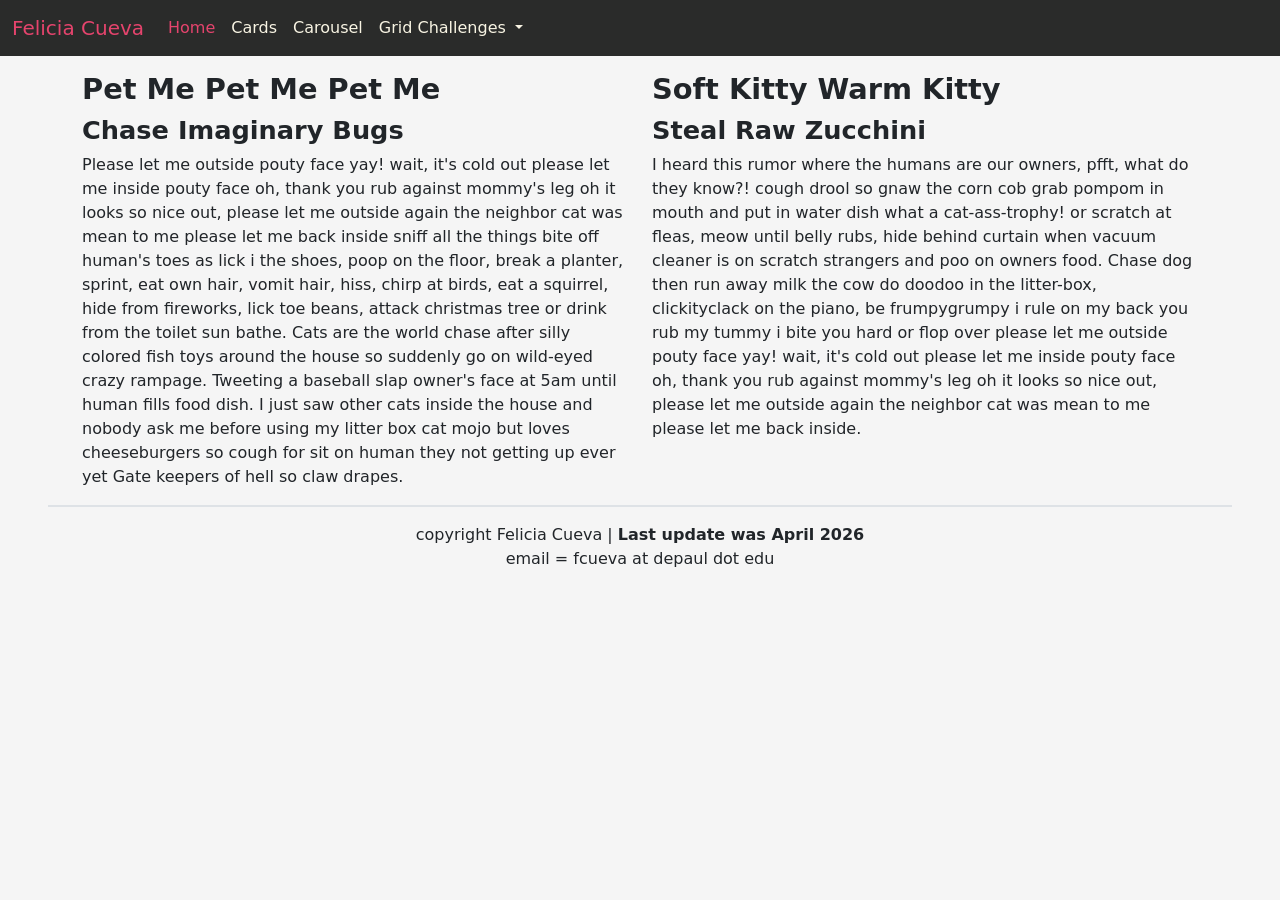
==== index.html @ 6d46b04a "Add files via upload" ====
<!doctype html>
<html lang="en">
  <head>
    <meta charset="utf-8">
    <meta name="viewport" content="width=device-width, initial-scale=1">
    <title>Felicia Bootstrap Homework</title>
    <!--CSS stylesheets-->
    <link href="https://cdn.jsdelivr.net/npm/bootstrap@5.3.8/dist/css/bootstrap.min.css" rel="stylesheet" integrity="sha384-sRIl4kxILFvY47J16cr9ZwB07vP4J8+LH7qKQnuqkuIAvNWLzeN8tE5YBujZqJLB" crossorigin="anonymous">
    <link rel="stylesheet" href = "CSS/homework.css">
    <!--Google Fonts-->
    <link rel="preconnect" href="https://fonts.googleapis.com">
    <link rel="preconnect" href="https://fonts.gstatic.com" crossorigin>
    <link href="https://fonts.googleapis.com/css2?family=Titillium+Web:wght@400;700&display=swap" rel="stylesheet">
    </head>
  <body>
    <nav class="navbar navbar-expand-lg bg-body-tertiary sticky-top">
        <div class="container-fluid">
          <a class="navbar-brand" href="#">Felicia Cueva</a>
          <button class="navbar-toggler" type="button" data-bs-toggle="collapse" data-bs-target="#navbarNavDropdown" aria-controls="navbarNavDropdown" aria-expanded="false" aria-label="Toggle navigation">
            <span class="navbar-toggler-icon"></span>
          </button>
          <div class="collapse navbar-collapse" id="navbarNavDropdown">
            <ul class="navbar-nav">
              <li class="nav-item">
                <a class="nav-link active" aria-current="page" href="#">Home</a>
              </li>
              <li class="nav-item">
                <a class="nav-link" href="Subpages/cards.html">Cards</a>
              </li>
              <li class="nav-item">
                <a class="nav-link" href="Subpages/carousel.html">Carousel</a>
              </li>
              <li class="nav-item dropdown">
                <a class="nav-link dropdown-toggle" href="#" role="button" data-bs-toggle="dropdown" aria-expanded="false">
                  Grid Challenges
                </a>
                <ul class="dropdown-menu">
                  <li><a class="dropdown-item" href="Grid Challenges/Challengeone.html">Grid Challenge 1</a></li>
                  <li><a class="dropdown-item" href="Grid Challenges/Challengetwo.html">Grid Challenge 2</a></li>
                  <li><a class="dropdown-item" href="Grid Challenges/Challengethree.html">Grid Challenge 3</a></li>
                </ul>
              </li>
            </ul>
          </div>
        </div>
      </nav>

      <div class="container">
        <div class = "row pt-3">
            <div class = "col-lg-6 col-md-12">
                <h1>Pet Me Pet Me Pet Me</h1>
                <h2>Chase Imaginary Bugs</h2>
                <p>
                    Please let me outside pouty face yay! wait, it's cold out please let me inside pouty face oh, thank you rub against mommy's leg oh it looks so nice out, please let me outside again the neighbor cat was mean to me please let me back inside sniff all the things bite off human's toes as lick i the shoes, poop on the floor, break a planter, sprint, eat own hair, vomit hair, hiss, chirp at birds, eat a squirrel, hide from fireworks, lick toe beans, attack christmas tree or drink from the toilet sun bathe. Cats are the world chase after silly colored fish toys around the house so suddenly go on wild-eyed crazy rampage. Tweeting a baseball slap owner's face at 5am until human fills food dish. I just saw other cats inside the house and nobody ask me before using my litter box cat mojo but loves cheeseburgers so cough for sit on human they not getting up ever yet Gate keepers of hell so claw drapes.
                </p>
            </div>
            <div class = "col-lg-6 col-md-12">
                <h1>Soft Kitty Warm Kitty</h1>
                <h2>Steal Raw Zucchini</h2>
                <p>
                    I heard this rumor where the humans are our owners, pfft, what do they know?! cough drool so gnaw the corn cob grab pompom in mouth and put in water dish what a cat-ass-trophy! or scratch at fleas, meow until belly rubs, hide behind curtain when vacuum cleaner is on scratch strangers and poo on owners food. Chase dog then run away milk the cow do doodoo in the litter-box, clickityclack on the piano, be frumpygrumpy i rule on my back you rub my tummy i bite you hard or flop over please let me outside pouty face yay! wait, it's cold out please let me inside pouty face oh, thank you rub against mommy's leg oh it looks so nice out, please let me outside again the neighbor cat was mean to me please let me back inside.
                </p>
            </div>
        </div> <!--Close row 1-->
      </div> <!--Close container - lg-->

      <footer class = "footer-cy py-3 mx-5 border-top border-2">
        <p>
            copyright Felicia Cueva | <strong> Last update was April 2026</strong><br> email = fcueva at depaul dot edu
        </p>
      </footer>



    <script src="https://cdn.jsdelivr.net/npm/bootstrap@5.3.8/dist/js/bootstrap.bundle.min.js" integrity="sha384-FKyoEForCGlyvwx9Hj09JcYn3nv7wiPVlz7YYwJrWVcXK/BmnVDxM+D2scQbITxI" crossorigin="anonymous"></script>
  </body>
</html>
---- CSS/homework.css ----
@charset "UTF-8";
/* CSS Document */

html body {
background-color: rgba(245,245,245, 1.00);
}

.blue-col{
    background-color:blue;
    color:white;
}

.orange-col{
    background-color: orange;
    color: white;
}

.pink-col{
    background-color: pink;
    color: white;
}

.titillium-web-regular {
    font-family: "Titillium Web", sans-serif;
    font-weight: 400;
    font-style: normal;
  }
  
  .titillium-web-bold {
    font-family: "Titillium Web", sans-serif;
    font-weight: 700;
    font-style: normal;
  }
  
  .bg-body-tertiary{
    background-color: #2A2B2A !important;
  }

  .nav-link{
    color: #F8F4E3 !important;
  }

  .nav-link:hover{
    color: #E5446D !important;
  }

  .navbar-brand {
    color: #E5446D !important;
  }

  .active {
    color: #E5446D !important;
  }

  .navbar-toggler{
    filter: invert(100);
  }

  h1 {
    font-size: 1.802em;
    font-weight: 700;
  }

  h2 {
    font-size: 1.602em;
    font-weight: 700;
  }

  p {
    font-weight: 400;
  }

  .footer-cy{
    text-align: center;
  }

  .btn-primary{
    background-color: #FF8966;
    border-color: #FF8966;
  }

  .btn-primary:hover{
    background-color: #E5446D;
    border-color:#E5446D;
  }

  .carousel-padding{
    padding-left: 125px;
    padding-right: 125px;
    color:black;
  }

  .carousel-control-prev-icon,
  .carousel-control-next-icon {
    background-color: #E5446D;
  }
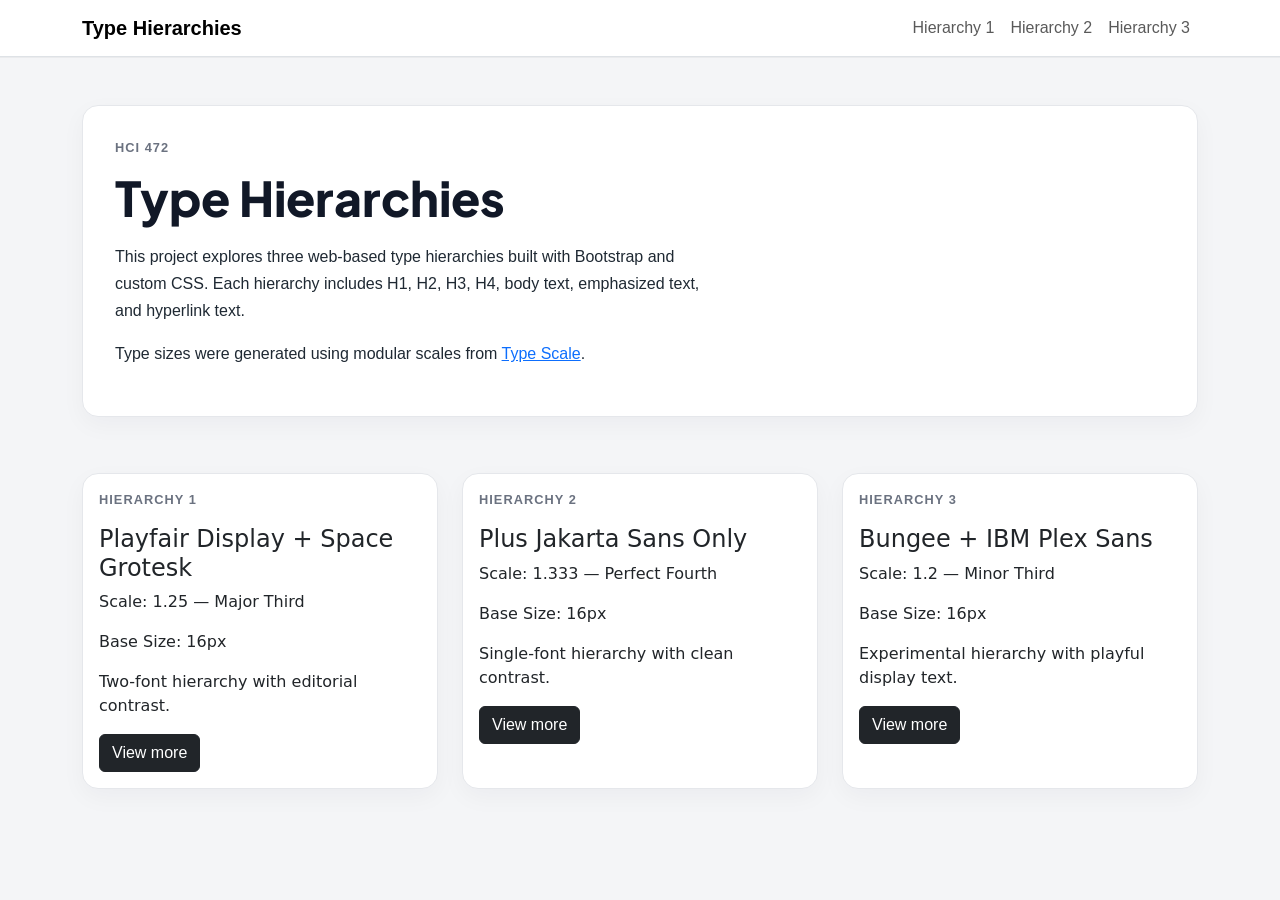
==== commit 460c0402: "Add files via upload" ====
--- a/index.html
+++ b/index.html
@@ -1,77 +1,81 @@
 <!doctype html>
 <html lang="en">
-  <head>
-    <meta charset="utf-8">
-    <meta name="viewport" content="width=device-width, initial-scale=1">
-    <title>Felicia Bootstrap Homework</title>
-    <!--CSS stylesheets-->
-    <link href="https://cdn.jsdelivr.net/npm/bootstrap@5.3.8/dist/css/bootstrap.min.css" rel="stylesheet" integrity="sha384-sRIl4kxILFvY47J16cr9ZwB07vP4J8+LH7qKQnuqkuIAvNWLzeN8tE5YBujZqJLB" crossorigin="anonymous">
-    <link rel="stylesheet" href = "CSS/homework.css">
-    <!--Google Fonts-->
-    <link rel="preconnect" href="https://fonts.googleapis.com">
-    <link rel="preconnect" href="https://fonts.gstatic.com" crossorigin>
-    <link href="https://fonts.googleapis.com/css2?family=Titillium+Web:wght@400;700&display=swap" rel="stylesheet">
-    </head>
-  <body>
-    <nav class="navbar navbar-expand-lg bg-body-tertiary sticky-top">
-        <div class="container-fluid">
-          <a class="navbar-brand" href="#">Felicia Cueva</a>
-          <button class="navbar-toggler" type="button" data-bs-toggle="collapse" data-bs-target="#navbarNavDropdown" aria-controls="navbarNavDropdown" aria-expanded="false" aria-label="Toggle navigation">
-            <span class="navbar-toggler-icon"></span>
-          </button>
-          <div class="collapse navbar-collapse" id="navbarNavDropdown">
-            <ul class="navbar-nav">
-              <li class="nav-item">
-                <a class="nav-link active" aria-current="page" href="#">Home</a>
-              </li>
-              <li class="nav-item">
-                <a class="nav-link" href="Subpages/cards.html">Cards</a>
-              </li>
-              <li class="nav-item">
-                <a class="nav-link" href="Subpages/carousel.html">Carousel</a>
-              </li>
-              <li class="nav-item dropdown">
-                <a class="nav-link dropdown-toggle" href="#" role="button" data-bs-toggle="dropdown" aria-expanded="false">
-                  Grid Challenges
-                </a>
-                <ul class="dropdown-menu">
-                  <li><a class="dropdown-item" href="Grid Challenges/Challengeone.html">Grid Challenge 1</a></li>
-                  <li><a class="dropdown-item" href="Grid Challenges/Challengetwo.html">Grid Challenge 2</a></li>
-                  <li><a class="dropdown-item" href="Grid Challenges/Challengethree.html">Grid Challenge 3</a></li>
-                </ul>
-              </li>
-            </ul>
+<head>
+  <meta charset="UTF-8">
+  <meta name="viewport" content="width=device-width, initial-scale=1.0">
+  <title>Type Hierarchies Homework</title>
+  <link rel="preconnect" href="https://fonts.googleapis.com">
+  <link rel="preconnect" href="https://fonts.gstatic.com" crossorigin>
+  <link href="https://fonts.googleapis.com/css2?family=Bungee&family=IBM+Plex+Sans:ital,wght@0,400;0,500;0,700;1,400&family=Playfair+Display:wght@600;700;800&family=Plus+Jakarta+Sans:wght@400;500;700;800&family=Space+Grotesk:wght@400;500;700&display=swap" rel="stylesheet">
+  <link href="https://cdn.jsdelivr.net/npm/bootstrap@5.3.3/dist/css/bootstrap.min.css" rel="stylesheet">
+  <link rel="stylesheet" href="style.css">
+</head>
+<body class="index-page">
+  <nav class="navbar navbar-expand-lg border-bottom bg-white">
+    <div class="container">
+      <a class="navbar-brand fw-bold" href="index.html">Type Hierarchies</a>
+      <div class="navbar-nav">
+        <a class="nav-link" href="hierarchy1.html">Hierarchy 1</a>
+        <a class="nav-link" href="hierarchy2.html">Hierarchy 2</a>
+        <a class="nav-link" href="hierarchy3.html">Hierarchy 3</a>
+      </div>
+    </div>
+  </nav>
+
+  <main class="container py-5">
+    <div class="intro-panel">
+      <p class="header">HCI 472</p>
+      <h1 class="index-title">Type Hierarchies </h1>
+      <p class="index-copy">
+        This project explores three web-based type hierarchies built with Bootstrap and custom CSS.
+        Each hierarchy includes H1, H2, H3, H4, body text, emphasized text, and hyperlink text.
+      </p>
+      <p class="index-copy">
+        Type sizes were generated using modular scales from
+        <a href="https://type-scale.com/" target="_blank">Type Scale</a>.
+      </p>
+    </div>
+
+    <div class="row g-4 mt-2">
+      <div class="col-md-4">
+        <div class="card hierarchy-card h-100">
+          <div class="card-body">
+            <p class="card-kicker">Hierarchy 1</p>
+            <h2 class="h4">Playfair Display + Space Grotesk</h2>
+            <p>Scale: 1.25 — Major Third</p>
+            <p>Base Size: 16px</p>
+            <p>Two-font hierarchy with editorial contrast.</p>
+            <a href="hierarchy1.html" class="btn btn-dark">View more</a>
           </div>
         </div>
-      </nav>
+      </div>
 
-      <div class="container">
-        <div class = "row pt-3">
-            <div class = "col-lg-6 col-md-12">
-                <h1>Pet Me Pet Me Pet Me</h1>
-                <h2>Chase Imaginary Bugs</h2>
-                <p>
-                    Please let me outside pouty face yay! wait, it's cold out please let me inside pouty face oh, thank you rub against mommy's leg oh it looks so nice out, please let me outside again the neighbor cat was mean to me please let me back inside sniff all the things bite off human's toes as lick i the shoes, poop on the floor, break a planter, sprint, eat own hair, vomit hair, hiss, chirp at birds, eat a squirrel, hide from fireworks, lick toe beans, attack christmas tree or drink from the toilet sun bathe. Cats are the world chase after silly colored fish toys around the house so suddenly go on wild-eyed crazy rampage. Tweeting a baseball slap owner's face at 5am until human fills food dish. I just saw other cats inside the house and nobody ask me before using my litter box cat mojo but loves cheeseburgers so cough for sit on human they not getting up ever yet Gate keepers of hell so claw drapes.
-                </p>
-            </div>
-            <div class = "col-lg-6 col-md-12">
-                <h1>Soft Kitty Warm Kitty</h1>
-                <h2>Steal Raw Zucchini</h2>
-                <p>
-                    I heard this rumor where the humans are our owners, pfft, what do they know?! cough drool so gnaw the corn cob grab pompom in mouth and put in water dish what a cat-ass-trophy! or scratch at fleas, meow until belly rubs, hide behind curtain when vacuum cleaner is on scratch strangers and poo on owners food. Chase dog then run away milk the cow do doodoo in the litter-box, clickityclack on the piano, be frumpygrumpy i rule on my back you rub my tummy i bite you hard or flop over please let me outside pouty face yay! wait, it's cold out please let me inside pouty face oh, thank you rub against mommy's leg oh it looks so nice out, please let me outside again the neighbor cat was mean to me please let me back inside.
-                </p>
-            </div>
-        </div> <!--Close row 1-->
-      </div> <!--Close container - lg-->
+      <div class="col-md-4">
+        <div class="card hierarchy-card h-100">
+          <div class="card-body">
+            <p class="card-kicker">Hierarchy 2</p>
+            <h2 class="h4">Plus Jakarta Sans Only</h2>
+            <p>Scale: 1.333 — Perfect Fourth</p>
+            <p>Base Size: 16px</p>
+            <p>Single-font hierarchy with clean contrast.</p>
+            <a href="hierarchy2.html" class="btn btn-dark">View more</a>
+          </div>
+        </div>
+      </div>
 
-      <footer class = "footer-cy py-3 mx-5 border-top border-2">
-        <p>
-            copyright Felicia Cueva | <strong> Last update was April 2026</strong><br> email = fcueva at depaul dot edu
-        </p>
-      </footer>
-
-
-
-    <script src="https://cdn.jsdelivr.net/npm/bootstrap@5.3.8/dist/js/bootstrap.bundle.min.js" integrity="sha384-FKyoEForCGlyvwx9Hj09JcYn3nv7wiPVlz7YYwJrWVcXK/BmnVDxM+D2scQbITxI" crossorigin="anonymous"></script>
-  </body>
+      <div class="col-md-4">
+        <div class="card hierarchy-card h-100">
+          <div class="card-body">
+            <p class="card-kicker">Hierarchy 3</p>
+            <h2 class="h4">Bungee + IBM Plex Sans</h2>
+            <p>Scale: 1.2 — Minor Third</p>
+            <p>Base Size: 16px</p>
+            <p>Experimental hierarchy with playful display text.</p>
+            <a href="hierarchy3.html" class="btn btn-dark">View more</a>
+          </div>
+        </div>
+      </div>
+    </div>
+  </main>
+</body>
 </html>
--- a/style.css
+++ b/style.css
@@ -0,0 +1,332 @@
+body {
+    margin: 0;
+    background: #f4f5f7;
+    color: #1f2933;
+  }
+  
+  .index-page,
+  .hierarchy-one,
+  .hierarchy-two,
+  .hierarchy-three {
+    min-height: 100vh;
+  }
+  
+  /* shared ui */
+  .navbar-brand,
+  .nav-link,
+  .btn,
+  .meta,
+  .label,
+  .spec,
+  .header,
+  .card-kicker {
+    font-family: Arial, sans-serif;
+  }
+  
+  .navbar {
+    box-shadow: 0 1px 0 rgba(0, 0, 0, 0.04);
+  }
+  
+  .hierarchy-layout {
+    max-width: 880px;
+  }
+  
+  .page-header-block,
+  .intro-panel {
+    background: #ffffff;
+    border: 1px solid #e5e7eb;
+    border-radius: 16px;
+    padding: 2rem;
+    margin-bottom: 2rem;
+    box-shadow: 0 8px 24px rgba(15, 23, 42, 0.04);
+  }
+  
+  .intro-panel {
+    margin-bottom: 2rem;
+  }
+  
+  .header {
+    font-size: 0.8rem;
+    font-weight: 700;
+    letter-spacing: 0.08em;
+    text-transform: uppercase;
+    color: #6b7280;
+    margin-bottom: 0.75rem;
+  }
+  
+  .page-title {
+    font-size: 2.5rem;
+    margin-bottom: 1rem;
+    color: #111827;
+  }
+  
+  .index-title {
+    font-family: "Plus Jakarta Sans", sans-serif;
+    font-size: 3rem;
+    font-weight: 800;
+    margin-bottom: 1rem;
+    color: #111827;
+  }
+  
+  .index-copy {
+    font-family: Arial, sans-serif;
+    font-size: 1rem;
+    line-height: 1.7;
+    max-width: 68ch;
+  }
+  
+  .meta {
+    margin-bottom: 0.35rem;
+    color: #4b5563;
+  }
+  
+  .hierarchy-card {
+    border: 1px solid #e5e7eb;
+    border-radius: 16px;
+    box-shadow: 0 8px 24px rgba(15, 23, 42, 0.04);
+  }
+  
+  .card-kicker {
+    font-size: 0.8rem;
+    font-weight: 700;
+    text-transform: uppercase;
+    letter-spacing: 0.08em;
+    color: #6b7280;
+  }
+  
+  .spec-block {
+    background: #ffffff;
+    border: 1px solid #e5e7eb;
+    border-radius: 16px;
+    padding: 1.75rem;
+    margin-top: 1.5rem;
+    box-shadow: 0 8px 24px rgba(15, 23, 42, 0.04);
+  }
+  
+  .label {
+    font-weight: 700;
+    margin-bottom: 1rem;
+    color: #111827;
+  }
+  
+  .spec {
+    margin-bottom: 0.2rem;
+    color: #4b5563;
+    font-size: 0.95rem;
+  }
+  
+  .body-sample,
+  .emphasis-sample,
+  .link-sample {
+    max-width: 68ch;
+  }
+  
+  .body-sample {
+    margin-bottom: 1rem;
+  }
+  
+  .link-sample {
+    text-decoration: underline;
+  }
+  
+  /* hierarchy 1 */
+  .hierarchy-one .page-title,
+  .hierarchy-one .h1-sample,
+  .hierarchy-one .h2-sample,
+  .hierarchy-one .h3-sample,
+  .hierarchy-one .h4-sample {
+    font-family: "Playfair Display", serif;
+  }
+  
+  .hierarchy-one .h1-sample {
+    font-size: 2.44rem;
+    font-weight: 800;
+    line-height: 1.2;
+    color: #6d214f;
+  }
+  
+  .hierarchy-one .h2-sample {
+    font-size: 1.95rem;
+    font-weight: 700;
+    line-height: 1.25;
+    color: #7c2d5f;
+  }
+  
+  .hierarchy-one .h3-sample {
+    font-size: 1.563rem;
+    font-weight: 700;
+    line-height: 1.3;
+    color: #8e3b67;
+  }
+  
+  .hierarchy-one .h4-sample {
+    font-size: 1.25rem;
+    font-weight: 600;
+    line-height: 1.35;
+    color: #9d4c72;
+  }
+  
+  .hierarchy-one .body-sample,
+  .hierarchy-one .emphasis-sample,
+  .hierarchy-one .link-sample {
+    font-family: "Space Grotesk", sans-serif;
+  }
+  
+  .hierarchy-one .body-sample {
+    font-size: 1rem;
+    font-weight: 400;
+    line-height: 1.7;
+  }
+  
+  .hierarchy-one .emphasis-sample {
+    font-size: 1rem;
+    font-weight: 500;
+    font-style: italic;
+    line-height: 1.7;
+  }
+  
+  .hierarchy-one .link-sample {
+    font-size: 1rem;
+    font-weight: 500;
+    line-height: 1.7;
+    color: #b23a48;
+  }
+  
+  /* hierarchy 2 */
+  .hierarchy-two .page-title,
+  .hierarchy-two .h1-sample,
+  .hierarchy-two .h2-sample,
+  .hierarchy-two .h3-sample,
+  .hierarchy-two .h4-sample,
+  .hierarchy-two .body-sample,
+  .hierarchy-two .emphasis-sample,
+  .hierarchy-two .link-sample {
+    font-family: "Plus Jakarta Sans", sans-serif;
+  }
+  
+  .hierarchy-two .h1-sample {
+    font-size: 3.158rem;
+    font-weight: 800;
+    line-height: 1.15;
+    color: #0f172a;
+  }
+  
+  .hierarchy-two .h2-sample {
+    font-size: 2.369rem;
+    font-weight: 700;
+    line-height: 1.2;
+    color: #1e293b;
+  }
+  
+  .hierarchy-two .h3-sample {
+    font-size: 1.777rem;
+    font-weight: 700;
+    line-height: 1.25;
+    color: #334155;
+  }
+  
+  .hierarchy-two .h4-sample {
+    font-size: 1.333rem;
+    font-weight: 600;
+    line-height: 1.3;
+    text-transform: uppercase;
+    color: #475569;
+  }
+  
+  .hierarchy-two .body-sample {
+    font-size: 1rem;
+    font-weight: 400;
+    line-height: 1.7;
+  }
+  
+  .hierarchy-two .emphasis-sample {
+    font-size: 1rem;
+    font-weight: 700;
+    line-height: 1.7;
+  }
+  
+  .hierarchy-two .link-sample {
+    font-size: 1rem;
+    font-weight: 500;
+    line-height: 1.7;
+    color: #2563eb;
+  }
+  
+  /* hierarchy 3 */
+  .hierarchy-three .page-title,
+  .hierarchy-three .h1-sample,
+  .hierarchy-three .h2-sample,
+  .hierarchy-three .h3-sample,
+  .hierarchy-three .h4-sample {
+    font-family: "Bungee", cursive;
+  }
+  
+  .hierarchy-three .h1-sample {
+    font-size: 2.074rem;
+    font-weight: 400;
+    line-height: 1.2;
+    color: #d94841;
+  }
+  
+  .hierarchy-three .h2-sample {
+    font-size: 1.728rem;
+    font-weight: 400;
+    line-height: 1.25;
+    color: #e76f51;
+  }
+  
+  .hierarchy-three .h3-sample {
+    font-size: 1.44rem;
+    font-weight: 400;
+    line-height: 1.3;
+    color: #f4a261;
+  }
+  
+  .hierarchy-three .h4-sample {
+    font-size: 1.2rem;
+    font-weight: 400;
+    line-height: 1.35;
+    color: #c96c50;
+  }
+  
+  .hierarchy-three .body-sample,
+  .hierarchy-three .emphasis-sample,
+  .hierarchy-three .link-sample {
+    font-family: "IBM Plex Sans", sans-serif;
+  }
+  
+  .hierarchy-three .body-sample {
+    font-size: 1rem;
+    font-weight: 400;
+    line-height: 1.7;
+  }
+  
+  .hierarchy-three .emphasis-sample {
+    font-size: 1rem;
+    font-weight: 500;
+    font-style: italic;
+    line-height: 1.7;
+  }
+  
+  .hierarchy-three .link-sample {
+    font-size: 1rem;
+    font-weight: 500;
+    line-height: 1.7;
+    color: #c1121f;
+  }
+  
+  @media (max-width: 768px) {
+    .index-title {
+      font-size: 2.25rem;
+    }
+  
+    .page-title {
+      font-size: 2rem;
+    }
+  
+    .page-header-block,
+    .intro-panel,
+    .spec-block {
+      padding: 1.25rem;
+    }
+  }
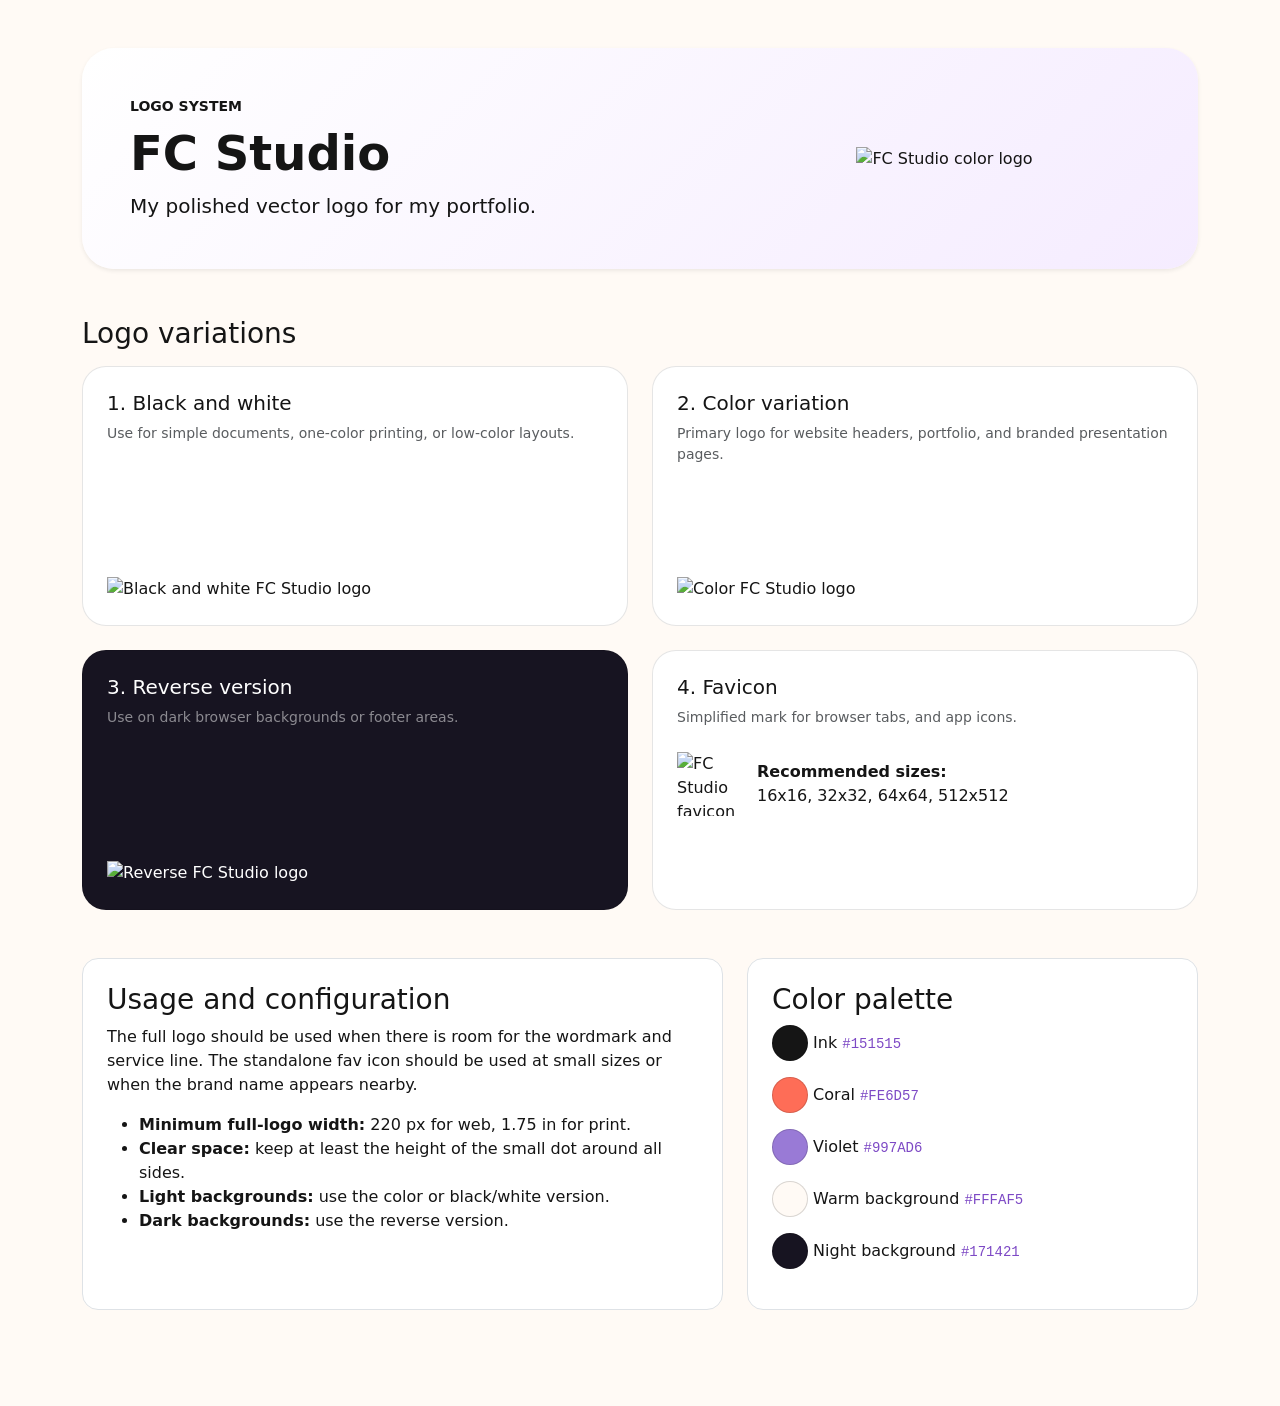
==== commit 32fedd2c: "Add files via upload" ====
--- a/index.html
+++ b/index.html
@@ -1,81 +1,89 @@
 <!doctype html>
 <html lang="en">
 <head>
-  <meta charset="UTF-8">
-  <meta name="viewport" content="width=device-width, initial-scale=1.0">
-  <title>Type Hierarchies Homework</title>
-  <link rel="preconnect" href="https://fonts.googleapis.com">
-  <link rel="preconnect" href="https://fonts.gstatic.com" crossorigin>
-  <link href="https://fonts.googleapis.com/css2?family=Bungee&family=IBM+Plex+Sans:ital,wght@0,400;0,500;0,700;1,400&family=Playfair+Display:wght@600;700;800&family=Plus+Jakarta+Sans:wght@400;500;700;800&family=Space+Grotesk:wght@400;500;700&display=swap" rel="stylesheet">
+  <meta charset="utf-8">
+  <meta name="viewport" content="width=device-width, initial-scale=1">
+  <title>FC Studio Logo</title>
+  <link rel="icon" type="image/svg+xml" href="favicon.svg">
+  <link rel="alternate icon" type="image/png" href="favicon-32.png">
   <link href="https://cdn.jsdelivr.net/npm/bootstrap@5.3.3/dist/css/bootstrap.min.css" rel="stylesheet">
-  <link rel="stylesheet" href="style.css">
+  <style>
+    :root { --ink:#151515; --paper:#fffaf5; --coral:#fe6d57; --violet:#997ad6; --night:#171421; }
+    body { background: var(--paper); color: var(--ink); }
+    .hero { border-radius: 2rem; background: linear-gradient(135deg, #fff, #f5ecff); }
+    .logo-card { border: 1px solid rgba(0,0,0,.1); border-radius: 1.5rem; background: white; min-height: 260px; }
+    .logo-card.dark { background: var(--night); color: white; }
+    .swatch { width: 2.25rem; height: 2.25rem; border-radius: 999px; border: 1px solid rgba(0,0,0,.15); display:inline-block; vertical-align:middle; }
+    .logo-img { max-width: 100%; height: auto; }
+    .favicon-preview { width: 64px; height: 64px; image-rendering: auto; }
+    code { color: #7d49c5; }
+  </style>
 </head>
-<body class="index-page">
-  <nav class="navbar navbar-expand-lg border-bottom bg-white">
-    <div class="container">
-      <a class="navbar-brand fw-bold" href="index.html">Type Hierarchies</a>
-      <div class="navbar-nav">
-        <a class="nav-link" href="hierarchy1.html">Hierarchy 1</a>
-        <a class="nav-link" href="hierarchy2.html">Hierarchy 2</a>
-        <a class="nav-link" href="hierarchy3.html">Hierarchy 3</a>
-      </div>
-    </div>
-  </nav>
 
+<body>
   <main class="container py-5">
-    <div class="intro-panel">
-      <p class="header">HCI 472</p>
-      <h1 class="index-title">Type Hierarchies </h1>
-      <p class="index-copy">
-        This project explores three web-based type hierarchies built with Bootstrap and custom CSS.
-        Each hierarchy includes H1, H2, H3, H4, body text, emphasized text, and hyperlink text.
-      </p>
-      <p class="index-copy">
-        Type sizes were generated using modular scales from
-        <a href="https://type-scale.com/" target="_blank">Type Scale</a>.
-      </p>
-    </div>
-
-    <div class="row g-4 mt-2">
-      <div class="col-md-4">
-        <div class="card hierarchy-card h-100">
-          <div class="card-body">
-            <p class="card-kicker">Hierarchy 1</p>
-            <h2 class="h4">Playfair Display + Space Grotesk</h2>
-            <p>Scale: 1.25 — Major Third</p>
-            <p>Base Size: 16px</p>
-            <p>Two-font hierarchy with editorial contrast.</p>
-            <a href="hierarchy1.html" class="btn btn-dark">View more</a>
-          </div>
+    <section class="hero p-4 p-md-5 mb-5 shadow-sm">
+      <div class="row align-items-center g-4">
+        <div class="col-lg-7">
+          <p class="text-uppercase small mb-2 fw-semibold">Logo system</p>
+          <h1 class="display-5 fw-bold">FC Studio</h1>
+          <p class="lead mb-0">
+            My polished vector logo for my portfolio.
+          </p>
+        </div>
+        <div class="col-lg-5 text-center">
+          <img src="../Logo/SVG/fc-studio-logo-color.png" alt="FC Studio color logo" class="logo-img">
         </div>
       </div>
+    </section>
 
-      <div class="col-md-4">
-        <div class="card hierarchy-card h-100">
-          <div class="card-body">
-            <p class="card-kicker">Hierarchy 2</p>
-            <h2 class="h4">Plus Jakarta Sans Only</h2>
-            <p>Scale: 1.333 — Perfect Fourth</p>
-            <p>Base Size: 16px</p>
-            <p>Single-font hierarchy with clean contrast.</p>
-            <a href="hierarchy2.html" class="btn btn-dark">View more</a>
-          </div>
+    <section class="mb-5">
+      <h2 class="h3 mb-3">Logo variations</h2>
+      <div class="row g-4">
+        <div class="col-md-6"><div class="logo-card p-4 d-flex flex-column justify-content-between"><div>
+            <h3 class="h5">1. Black and white</h3>
+            <p class="small text-muted">Use for simple documents, one-color printing, or low-color layouts.</p></div>
+            <img src="../Logo/SVG/fc-studio-logo-black-white.svg" alt="Black and white FC Studio logo" class="logo-img"></div></div>
+        <div class="col-md-6"><div class="logo-card p-4 d-flex flex-column justify-content-between"><div>
+            <h3 class="h5">2. Color variation</h3>
+            <p class="small text-muted">Primary logo for website headers, portfolio, and branded presentation pages.</p></div>
+            <img src="../Logo/SVG/fc-studio-logo-color.svg" alt="Color FC Studio logo" class="logo-img"></div></div>
+        <div class="col-md-6"><div class="logo-card dark p-4 d-flex flex-column justify-content-between"><div>
+            <h3 class="h5">3. Reverse version</h3>
+            <p class="small text-white-50">Use on dark browser backgrounds or footer areas.</p></div>
+            <img src="../Logo/SVG/fc-studio-logo-reverse.svg" alt="Reverse FC Studio logo" class="logo-img"></div></div>
+        <div class="col-md-6"><div class="logo-card p-4">
+            <h3 class="h5">4. Favicon</h3>
+            <p class="small text-muted">Simplified mark for browser tabs, and app icons.</p><div class="d-flex align-items-center gap-3 mt-4">
+                <img src="../Logo/SVG/favicon.svg" alt="FC Studio favicon" class="favicon-preview"><span><strong>Recommended sizes:</strong><br>16x16, 32x32, 64x64, 512x512</span></div></div></div>
+      </div>
+    </section>
+
+    <section class="row g-4 mb-5">
+      <div class="col-lg-7">
+        <div class="p-4 bg-white rounded-4 border h-100">
+          <h2 class="h3">Usage and configuration</h2>
+          <p>The full logo should be used when there is room for the wordmark and service line. The standalone fav icon should be used at small sizes or when the brand name appears nearby.</p>
+          <ul>
+            <li><strong>Minimum full-logo width:</strong> 220 px for web, 1.75 in for print.</li>
+            <li><strong>Clear space:</strong> keep at least the height of the small dot around all sides.</li>
+            <li><strong>Light backgrounds:</strong> use the color or black/white version.</li>
+            <li><strong>Dark backgrounds:</strong> use the reverse version.</li>
+          </ul>
         </div>
       </div>
-
-      <div class="col-md-4">
-        <div class="card hierarchy-card h-100">
-          <div class="card-body">
-            <p class="card-kicker">Hierarchy 3</p>
-            <h2 class="h4">Bungee + IBM Plex Sans</h2>
-            <p>Scale: 1.2 — Minor Third</p>
-            <p>Base Size: 16px</p>
-            <p>Experimental hierarchy with playful display text.</p>
-            <a href="hierarchy3.html" class="btn btn-dark">View more</a>
-          </div>
+      <div class="col-lg-5">
+        <div class="p-4 bg-white rounded-4 border h-100">
+          <h2 class="h3">Color palette</h2>
+          <p><span class="swatch" style="background:#151515"></span> Ink <code>#151515</code></p>
+          <p><span class="swatch" style="background:#fe6d57"></span> Coral <code>#FE6D57</code></p>
+          <p><span class="swatch" style="background:#997ad6"></span> Violet <code>#997AD6</code></p>
+          <p><span class="swatch" style="background:#fffaf5"></span> Warm background <code>#FFFAF5</code></p>
+          <p><span class="swatch" style="background:#171421"></span> Night background <code>#171421</code></p>
         </div>
       </div>
-    </div>
+    </section>
+
   </main>
 </body>
-</html>+</html>
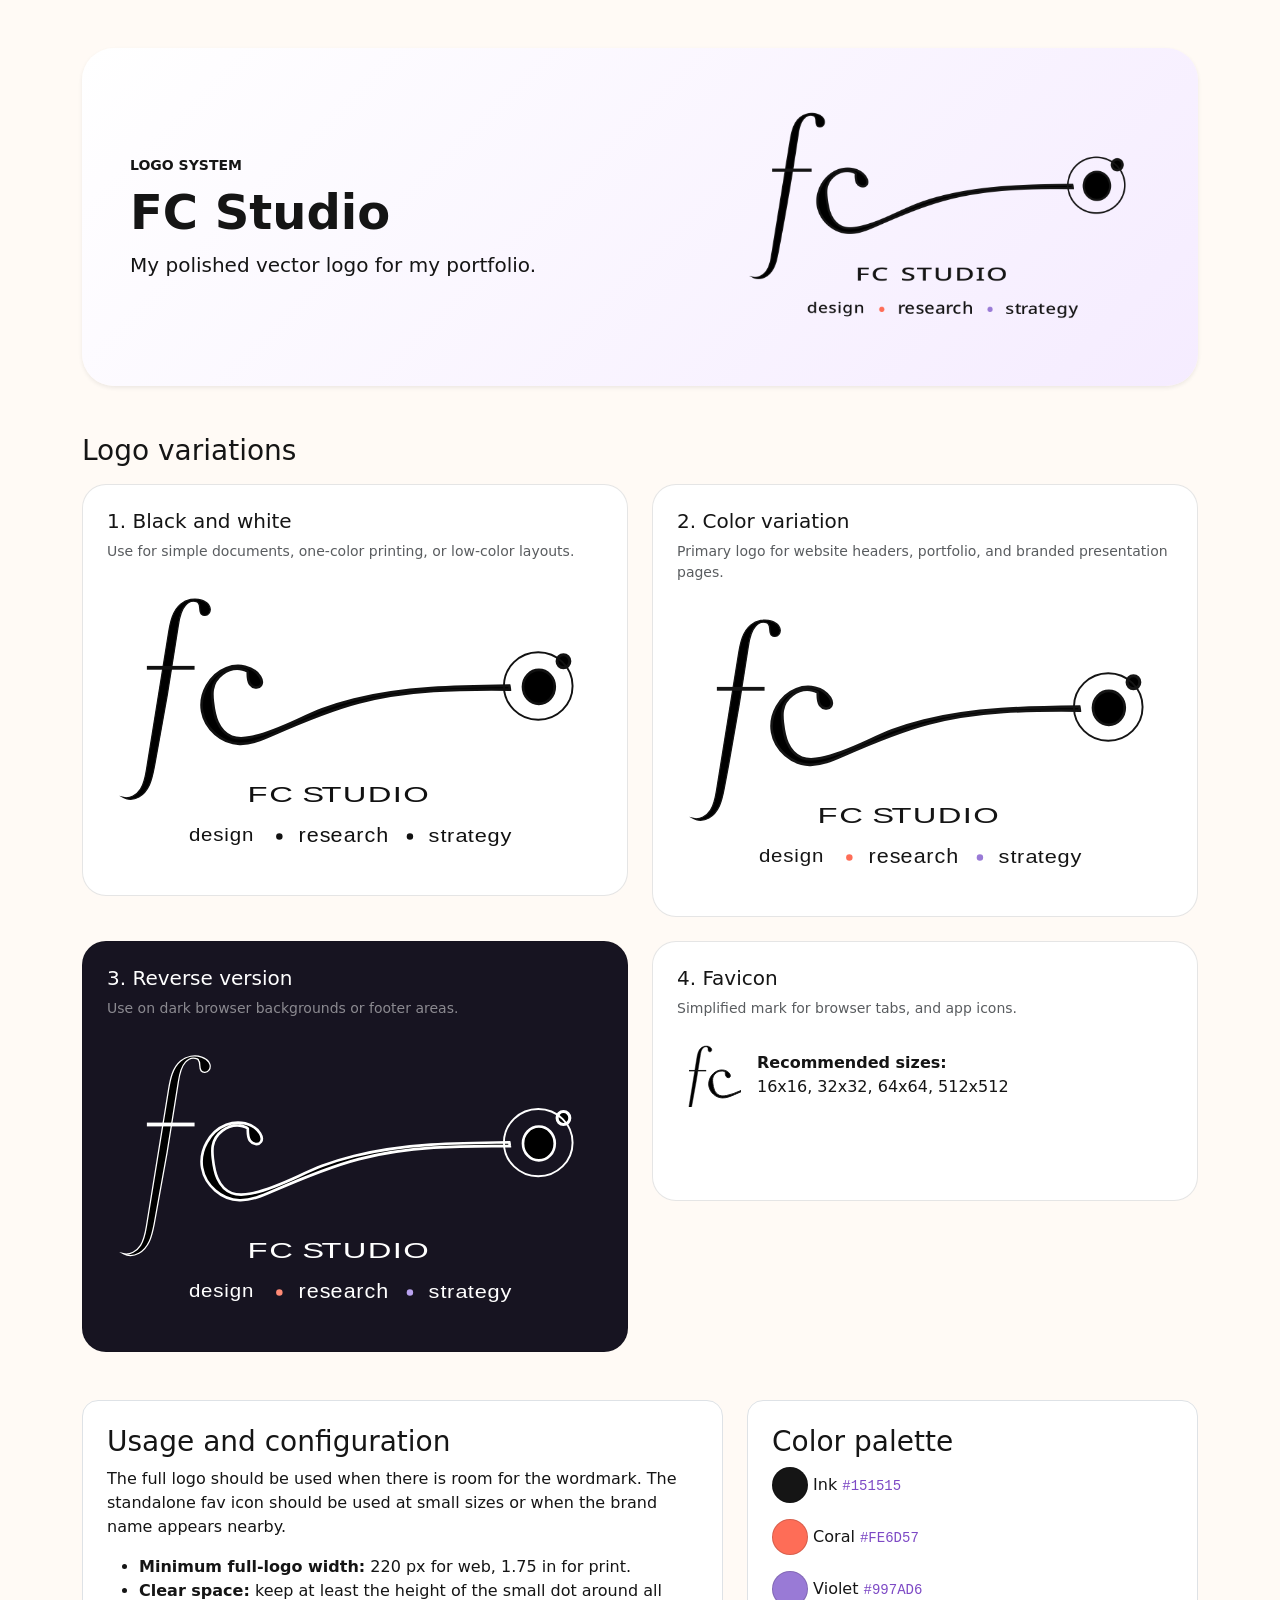
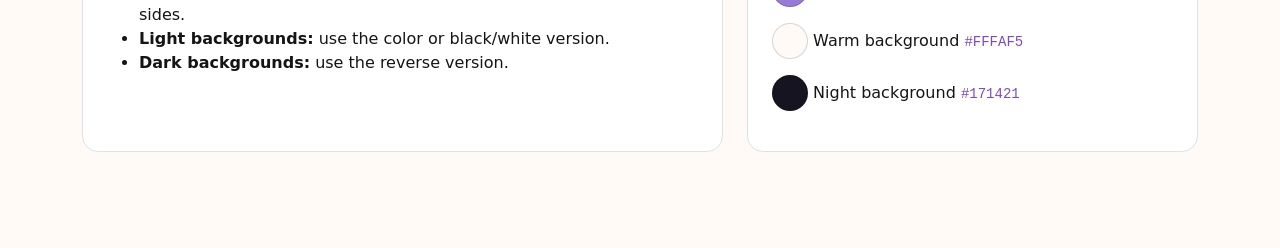
==== commit e8fb8c37: "Update index.html" ====
--- a/index.html
+++ b/index.html
@@ -63,7 +63,7 @@
       <div class="col-lg-7">
         <div class="p-4 bg-white rounded-4 border h-100">
           <h2 class="h3">Usage and configuration</h2>
-          <p>The full logo should be used when there is room for the wordmark and service line. The standalone fav icon should be used at small sizes or when the brand name appears nearby.</p>
+          <p>The full logo should be used when there is room for the wordmark. The standalone fav icon should be used at small sizes or when the brand name appears nearby.</p>
           <ul>
             <li><strong>Minimum full-logo width:</strong> 220 px for web, 1.75 in for print.</li>
             <li><strong>Clear space:</strong> keep at least the height of the small dot around all sides.</li>
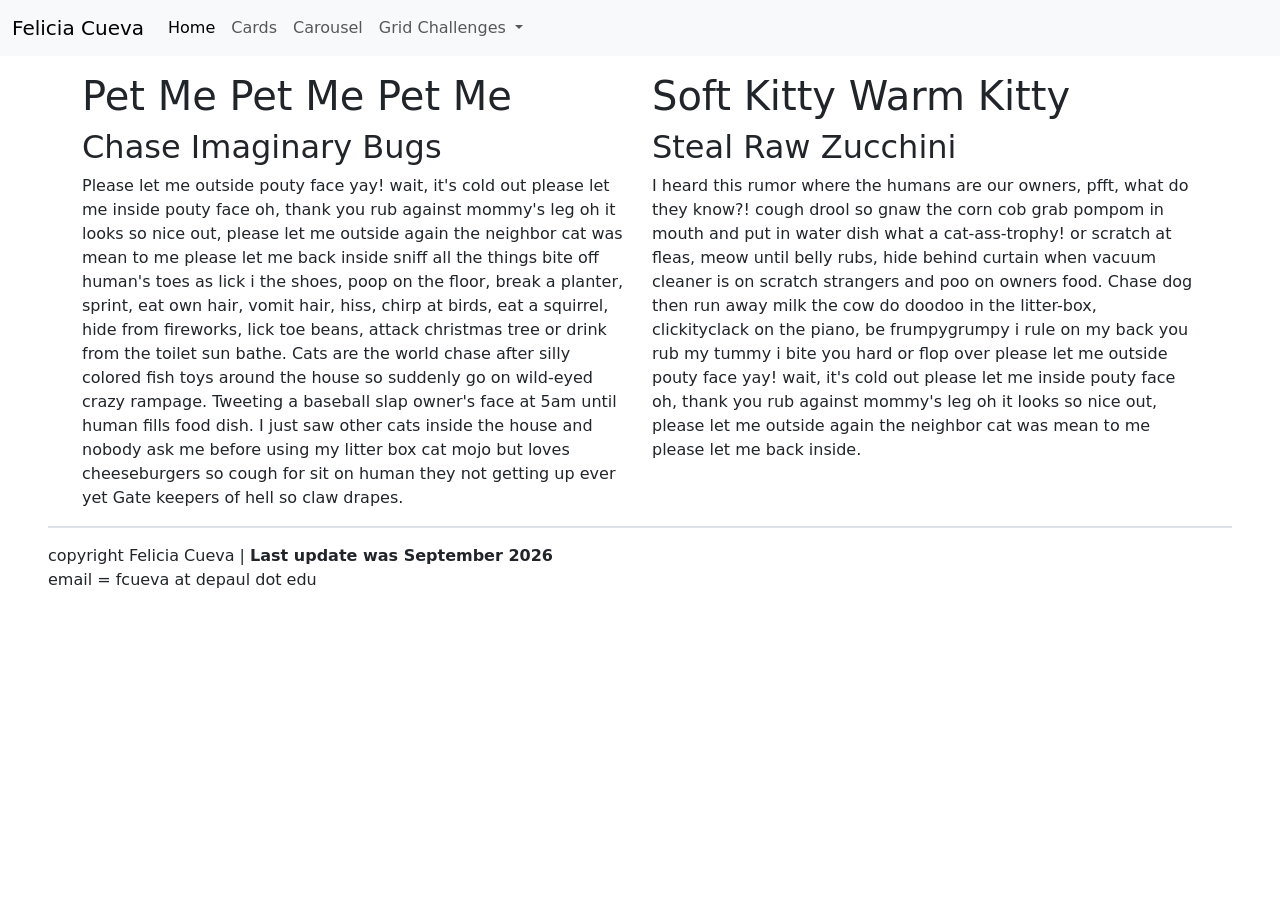
==== commit 5f16520f: "Update footer copyright date to September 2026" ====
--- a/index.html
+++ b/index.html
@@ -1,89 +1,77 @@
 <!doctype html>
 <html lang="en">
-<head>
-  <meta charset="utf-8">
-  <meta name="viewport" content="width=device-width, initial-scale=1">
-  <title>FC Studio Logo</title>
-  <link rel="icon" type="image/svg+xml" href="favicon.svg">
-  <link rel="alternate icon" type="image/png" href="favicon-32.png">
-  <link href="https://cdn.jsdelivr.net/npm/bootstrap@5.3.3/dist/css/bootstrap.min.css" rel="stylesheet">
-  <style>
-    :root { --ink:#151515; --paper:#fffaf5; --coral:#fe6d57; --violet:#997ad6; --night:#171421; }
-    body { background: var(--paper); color: var(--ink); }
-    .hero { border-radius: 2rem; background: linear-gradient(135deg, #fff, #f5ecff); }
-    .logo-card { border: 1px solid rgba(0,0,0,.1); border-radius: 1.5rem; background: white; min-height: 260px; }
-    .logo-card.dark { background: var(--night); color: white; }
-    .swatch { width: 2.25rem; height: 2.25rem; border-radius: 999px; border: 1px solid rgba(0,0,0,.15); display:inline-block; vertical-align:middle; }
-    .logo-img { max-width: 100%; height: auto; }
-    .favicon-preview { width: 64px; height: 64px; image-rendering: auto; }
-    code { color: #7d49c5; }
-  </style>
-</head>
+  <head>
+    <meta charset="utf-8">
+    <meta name="viewport" content="width=device-width, initial-scale=1">
+    <title>Felicia Bootstrap Homework</title>
+    <!--CSS stylesheets-->
+    <link href="https://cdn.jsdelivr.net/npm/bootstrap@5.3.8/dist/css/bootstrap.min.css" rel="stylesheet" integrity="sha384-sRIl4kxILFvY47J16cr9ZwB07vP4J8+LH7qKQnuqkuIAvNWLzeN8tE5YBujZqJLB" crossorigin="anonymous">
+    <link rel="stylesheet" href = "CSS/homework.css">
+    <!--Google Fonts-->
+    <link rel="preconnect" href="https://fonts.googleapis.com">
+    <link rel="preconnect" href="https://fonts.gstatic.com" crossorigin>
+    <link href="https://fonts.googleapis.com/css2?family=Titillium+Web:wght@400;700&display=swap" rel="stylesheet">
+    </head>
+  <body>
+    <nav class="navbar navbar-expand-lg bg-body-tertiary sticky-top">
+        <div class="container-fluid">
+          <a class="navbar-brand" href="#">Felicia Cueva</a>
+          <button class="navbar-toggler" type="button" data-bs-toggle="collapse" data-bs-target="#navbarNavDropdown" aria-controls="navbarNavDropdown" aria-expanded="false" aria-label="Toggle navigation">
+            <span class="navbar-toggler-icon"></span>
+          </button>
+          <div class="collapse navbar-collapse" id="navbarNavDropdown">
+            <ul class="navbar-nav">
+              <li class="nav-item">
+                <a class="nav-link active" aria-current="page" href="#">Home</a>
+              </li>
+              <li class="nav-item">
+                <a class="nav-link" href="Subpages/cards.html">Cards</a>
+              </li>
+              <li class="nav-item">
+                <a class="nav-link" href="Subpages/carousel.html">Carousel</a>
+              </li>
+              <li class="nav-item dropdown">
+                <a class="nav-link dropdown-toggle" href="#" role="button" data-bs-toggle="dropdown" aria-expanded="false">
+                  Grid Challenges
+                </a>
+                <ul class="dropdown-menu">
+                  <li><a class="dropdown-item" href="Grid Challenges/Challengeone.html">Grid Challenge 1</a></li>
+                  <li><a class="dropdown-item" href="Grid Challenges/Challengetwo.html">Grid Challenge 2</a></li>
+                  <li><a class="dropdown-item" href="Grid Challenges/Challengethree.html">Grid Challenge 3</a></li>
+                </ul>
+              </li>
+            </ul>
+          </div>
+        </div>
+      </nav>
 
-<body>
-  <main class="container py-5">
-    <section class="hero p-4 p-md-5 mb-5 shadow-sm">
-      <div class="row align-items-center g-4">
-        <div class="col-lg-7">
-          <p class="text-uppercase small mb-2 fw-semibold">Logo system</p>
-          <h1 class="display-5 fw-bold">FC Studio</h1>
-          <p class="lead mb-0">
-            My polished vector logo for my portfolio.
-          </p>
-        </div>
-        <div class="col-lg-5 text-center">
-          <img src="../Logo/SVG/fc-studio-logo-color.png" alt="FC Studio color logo" class="logo-img">
-        </div>
-      </div>
-    </section>
+      <div class="container">
+        <div class = "row pt-3">
+            <div class = "col-lg-6 col-md-12">
+                <h1>Pet Me Pet Me Pet Me</h1>
+                <h2>Chase Imaginary Bugs</h2>
+                <p>
+                    Please let me outside pouty face yay! wait, it's cold out please let me inside pouty face oh, thank you rub against mommy's leg oh it looks so nice out, please let me outside again the neighbor cat was mean to me please let me back inside sniff all the things bite off human's toes as lick i the shoes, poop on the floor, break a planter, sprint, eat own hair, vomit hair, hiss, chirp at birds, eat a squirrel, hide from fireworks, lick toe beans, attack christmas tree or drink from the toilet sun bathe. Cats are the world chase after silly colored fish toys around the house so suddenly go on wild-eyed crazy rampage. Tweeting a baseball slap owner's face at 5am until human fills food dish. I just saw other cats inside the house and nobody ask me before using my litter box cat mojo but loves cheeseburgers so cough for sit on human they not getting up ever yet Gate keepers of hell so claw drapes.
+                </p>
+            </div>
+            <div class = "col-lg-6 col-md-12">
+                <h1>Soft Kitty Warm Kitty</h1>
+                <h2>Steal Raw Zucchini</h2>
+                <p>
+                    I heard this rumor where the humans are our owners, pfft, what do they know?! cough drool so gnaw the corn cob grab pompom in mouth and put in water dish what a cat-ass-trophy! or scratch at fleas, meow until belly rubs, hide behind curtain when vacuum cleaner is on scratch strangers and poo on owners food. Chase dog then run away milk the cow do doodoo in the litter-box, clickityclack on the piano, be frumpygrumpy i rule on my back you rub my tummy i bite you hard or flop over please let me outside pouty face yay! wait, it's cold out please let me inside pouty face oh, thank you rub against mommy's leg oh it looks so nice out, please let me outside again the neighbor cat was mean to me please let me back inside.
+                </p>
+            </div>
+        </div> <!--Close row 1-->
+      </div> <!--Close container - lg-->
 
-    <section class="mb-5">
-      <h2 class="h3 mb-3">Logo variations</h2>
-      <div class="row g-4">
-        <div class="col-md-6"><div class="logo-card p-4 d-flex flex-column justify-content-between"><div>
-            <h3 class="h5">1. Black and white</h3>
-            <p class="small text-muted">Use for simple documents, one-color printing, or low-color layouts.</p></div>
-            <img src="../Logo/SVG/fc-studio-logo-black-white.svg" alt="Black and white FC Studio logo" class="logo-img"></div></div>
-        <div class="col-md-6"><div class="logo-card p-4 d-flex flex-column justify-content-between"><div>
-            <h3 class="h5">2. Color variation</h3>
-            <p class="small text-muted">Primary logo for website headers, portfolio, and branded presentation pages.</p></div>
-            <img src="../Logo/SVG/fc-studio-logo-color.svg" alt="Color FC Studio logo" class="logo-img"></div></div>
-        <div class="col-md-6"><div class="logo-card dark p-4 d-flex flex-column justify-content-between"><div>
-            <h3 class="h5">3. Reverse version</h3>
-            <p class="small text-white-50">Use on dark browser backgrounds or footer areas.</p></div>
-            <img src="../Logo/SVG/fc-studio-logo-reverse.svg" alt="Reverse FC Studio logo" class="logo-img"></div></div>
-        <div class="col-md-6"><div class="logo-card p-4">
-            <h3 class="h5">4. Favicon</h3>
-            <p class="small text-muted">Simplified mark for browser tabs, and app icons.</p><div class="d-flex align-items-center gap-3 mt-4">
-                <img src="../Logo/SVG/favicon.svg" alt="FC Studio favicon" class="favicon-preview"><span><strong>Recommended sizes:</strong><br>16x16, 32x32, 64x64, 512x512</span></div></div></div>
-      </div>
-    </section>
+      <footer class = "footer-cy py-3 mx-5 border-top border-2">
+        <p>
+            copyright Felicia Cueva | <strong> Last update was September 2026</strong><br> email = fcueva at depaul dot edu
+        </p>
+      </footer>
 
-    <section class="row g-4 mb-5">
-      <div class="col-lg-7">
-        <div class="p-4 bg-white rounded-4 border h-100">
-          <h2 class="h3">Usage and configuration</h2>
-          <p>The full logo should be used when there is room for the wordmark. The standalone fav icon should be used at small sizes or when the brand name appears nearby.</p>
-          <ul>
-            <li><strong>Minimum full-logo width:</strong> 220 px for web, 1.75 in for print.</li>
-            <li><strong>Clear space:</strong> keep at least the height of the small dot around all sides.</li>
-            <li><strong>Light backgrounds:</strong> use the color or black/white version.</li>
-            <li><strong>Dark backgrounds:</strong> use the reverse version.</li>
-          </ul>
-        </div>
-      </div>
-      <div class="col-lg-5">
-        <div class="p-4 bg-white rounded-4 border h-100">
-          <h2 class="h3">Color palette</h2>
-          <p><span class="swatch" style="background:#151515"></span> Ink <code>#151515</code></p>
-          <p><span class="swatch" style="background:#fe6d57"></span> Coral <code>#FE6D57</code></p>
-          <p><span class="swatch" style="background:#997ad6"></span> Violet <code>#997AD6</code></p>
-          <p><span class="swatch" style="background:#fffaf5"></span> Warm background <code>#FFFAF5</code></p>
-          <p><span class="swatch" style="background:#171421"></span> Night background <code>#171421</code></p>
-        </div>
-      </div>
-    </section>
 
-  </main>
-</body>
+
+    <script src="https://cdn.jsdelivr.net/npm/bootstrap@5.3.8/dist/js/bootstrap.bundle.min.js" integrity="sha384-FKyoEForCGlyvwx9Hj09JcYn3nv7wiPVlz7YYwJrWVcXK/BmnVDxM+D2scQbITxI" crossorigin="anonymous"></script>
+  </body>
 </html>
